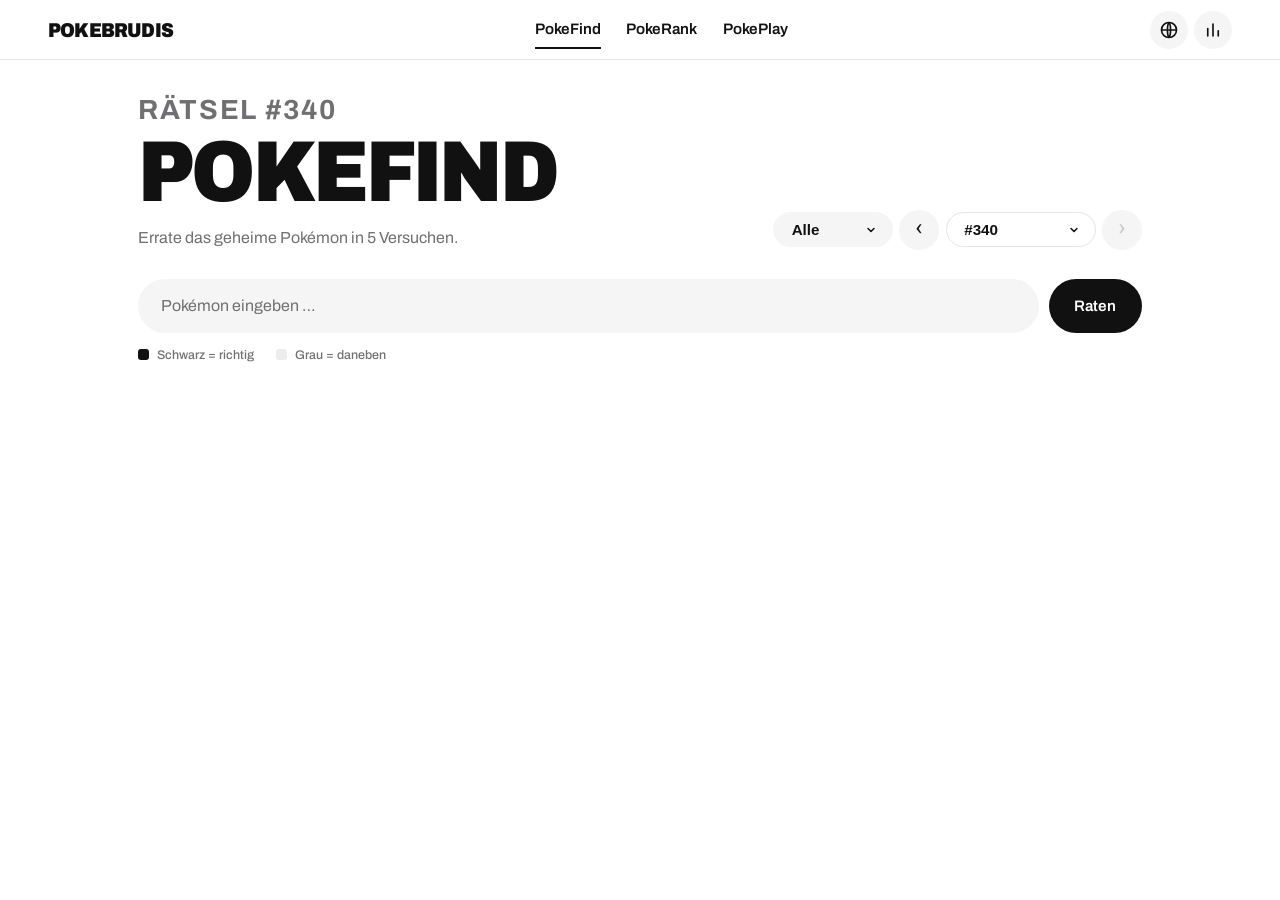
==== geoquiz/poke/index.html @ b7567d5e "Pokebrudis: dieselben Spiele mit den ersten 150 Pokémon Unter poke/ liegt eine zweite Seite mit Poke" ====
<!doctype html>
<html lang="de">
<head>
<meta charset="utf-8">
<meta name="viewport" content="width=device-width, initial-scale=1, maximum-scale=1, user-scalable=no, viewport-fit=cover">
<title>Pokebrudis</title>
<meta name="description" content="Drei tägliche Pokémon-Rätsel: Errate das geheime Pokémon, finde seine stärkste Kategorie und das gesuchte Pokémon nach Ähnlichkeit.">
<link rel="icon" href="sprites/4.png" sizes="96x96">
<link rel="apple-touch-icon" href="sprites/4.png">
<meta name="theme-color" content="#ffffff">
<meta name="apple-mobile-web-app-title" content="Pokebrudis">
<link rel="preconnect" href="https://fonts.googleapis.com">
<link rel="preconnect" href="https://fonts.gstatic.com" crossorigin>
<link rel="stylesheet" href="https://fonts.googleapis.com/css2?family=Archivo:wdth,wght@62..125,400..900&display=swap" media="print" onload="this.media='all'">
<link rel="stylesheet" href="../style.css">
</head>
<body>
<header class="top">
  <div class="brand"><span class="brand-text">Pokebrudis</span></div>
  <nav class="tabs" role="tablist">
    <button class="tab active" data-view="find" role="tab">PokeFind</button>
    <button class="tab" data-view="rank" role="tab">PokeRank</button>
    <button class="tab" data-view="play" role="tab">PokePlay</button>
  </nav>
  <div class="top-actions">
    <a class="icon-btn" href="../" title="Zu Geobrudis" aria-label="Zu Geobrudis"><svg width="20" height="20" viewBox="0 0 24 24" fill="none" stroke="currentColor" stroke-width="2"><circle cx="12" cy="12" r="9"/><path d="M3 12h18M12 3c2.5 2.7 2.5 15 0 18M12 3c-2.5 2.7-2.5 15 0 18"/></svg></a>
    <button class="icon-btn" id="btn-stats" title="Statistik" aria-label="Statistik"><svg width="18" height="18" viewBox="0 0 24 24" fill="none" stroke="currentColor" stroke-width="2.2" stroke-linecap="round"><path d="M5 20V10M12 20V4M19 20v-7"/></svg></button>
  </div>
</header>

<main>
  <!-- ================= PokeFind ================= -->
  <section id="view-find" class="view active">
    <div class="view-head">
      <div>
        <h1 class="display"><span id="find-num" class="num"></span>PokeFind</h1>
        <p class="sub">Errate das geheime Pokémon in 5 Versuchen.</p>
      </div>
      <div class="nav" aria-label="Rätsel-Navigation">
        <select class="nav-pick nav-filter" id="find-filter" aria-label="Filter">
          <option value="all">Alle</option>
          <option value="solved">Gelöst</option>
          <option value="open">Ungelöst</option>
        </select>
        <button class="nav-btn" id="find-prev" aria-label="Vorheriges Rätsel">‹</button>
        <select class="nav-pick" id="find-pick" aria-label="Rätsel wählen"></select>
        <button class="nav-btn" id="find-next" aria-label="Nächstes Rätsel">›</button>
      </div>
    </div>

    <form id="find-form" class="guess-form" autocomplete="off" role="search">
      <div class="combo">
        <input id="find-input" type="search" name="q" placeholder="Pokémon eingeben …" aria-label="Tipp" role="combobox" aria-autocomplete="list" autocomplete="off" autocorrect="off" autocapitalize="off" spellcheck="false" enterkeyhint="go" data-lpignore="true" data-1p-ignore data-form-type="other">
        <ul id="find-suggest" class="suggest" hidden></ul>
      </div>
      <button type="submit" class="primary" id="find-btn">Raten</button>
    </form>
    <div class="legend">
      <span><i class="sq ok"></i> Schwarz = richtig</span>
      <span><i class="sq miss"></i> Grau = daneben</span>
    </div>

    <div id="find-result" class="result" hidden></div>

    <div id="find-guesses" class="guesses"></div>
  </section>

  <!-- ================= PokeRank ================= -->
  <section id="view-rank" class="view">
    <div class="view-head">
      <div>
        <h1 class="display"><span id="rank-num" class="num"></span>PokeRank</h1>
        <p class="sub">In welcher Kategorie steht das Pokémon unter allen 150 am weitesten vorn?</p>
      </div>
      <div class="nav" aria-label="Rätsel-Navigation">
        <select class="nav-pick nav-filter" id="rank-filter" aria-label="Filter">
          <option value="all">Alle</option>
          <option value="solved">Gelöst</option>
          <option value="open">Ungelöst</option>
        </select>
        <button class="nav-btn" id="rank-prev" aria-label="Vorheriges Rätsel">‹</button>
        <select class="nav-pick" id="rank-pick" aria-label="Rätsel wählen"></select>
        <button class="nav-btn" id="rank-next" aria-label="Nächstes Rätsel">›</button>
      </div>
    </div>

    <div id="rank-board">
      <div class="rankle-status">
        <div class="rounds" id="rank-rounds"></div>
        <div class="score"><strong id="rank-score">0</strong>/ 800 Punkte</div>
      </div>

      <div class="flag-card">
        <div class="flag-wrap poke-wrap" id="rank-sprite"></div>
        <div class="flag-meta">
          <h2 id="rank-name" class="display"></h2>
          <p class="muted" id="rank-sub"></p>
        </div>
      </div>

      <div id="rank-grid" class="cat-grid"></div>
    </div>

    <div id="rank-result" class="result" hidden></div>
  </section>

  <!-- ================= PokePlay ================= -->
  <section id="view-play" class="view">
    <div class="view-head">
      <div>
        <h1 class="display"><span id="play-num" class="num"></span>PokePlay</h1>
        <p class="sub">Errate das Pokémon. Je kleiner die Zahl, desto ähnlicher ist dein Tipp.</p>
      </div>
      <div class="nav" aria-label="Rätsel-Navigation">
        <select class="nav-pick nav-filter" id="play-filter" aria-label="Filter">
          <option value="all">Alle</option>
          <option value="solved">Gelöst</option>
          <option value="open">Ungelöst</option>
        </select>
        <button class="nav-btn" id="play-prev" aria-label="Vorheriges Rätsel">‹</button>
        <select class="nav-pick" id="play-pick" aria-label="Rätsel wählen"></select>
        <button class="nav-btn" id="play-next" aria-label="Nächstes Rätsel">›</button>
      </div>
    </div>

    <form id="play-form" class="guess-form" autocomplete="off" role="search">
      <div class="combo">
        <input id="play-input" type="search" name="p" placeholder="Pokémon eingeben …" aria-label="Pokémon" autocomplete="off" autocorrect="off" autocapitalize="off" spellcheck="false" enterkeyhint="go" data-lpignore="true" data-1p-ignore data-form-type="other">
      </div>
      <button type="submit" class="primary" id="play-btn">Raten</button>
      <button type="button" class="ghost" id="play-tip">Tipp</button>
      <button type="button" class="ghost" id="play-give">Auflösen</button>
    </form>

    <div id="play-list" class="wordlist"></div>

    <div id="play-result" class="result" hidden></div>
  </section>
</main>

<!-- Modals -->
<div class="modal" id="modal-stats" hidden>
  <div class="modal-box">
    <button class="modal-close" data-close>✕</button>
    <div id="stats-content"></div>
  </div>
</div>

<div id="toast" class="toast" hidden></div>

<script src="data.js"></script>
<script src="app.js"></script>
</body>
</html>
---- geoquiz/style.css ----
/* GeoQuiz – Look angelehnt an nike.com: Weiß, Schwarz, Grau, Volt als Akzent,
   große Versal-Headlines, Pill-Buttons, kaum Rahmen, viel Weißraum. */
:root {
  --bg: #ffffff;
  --surface: #f5f5f5;
  --surface2: #ececec;
  --line: #e5e5e5;
  --text: #111111;
  --muted: #707072;
  --volt: #d9ff3d;
  --volt-deep: #c4f000;
  --red: #d33a1a;
  --miss-text: #6e6e73;
  --pill: 999px;
  --r: 12px;
  --font: "Archivo", "Helvetica Now Display", "Helvetica Neue", Helvetica, Arial, sans-serif;
  color-scheme: light;
}

* { box-sizing: border-box; }
html, body { margin: 0; padding: 0; }
html { touch-action: manipulation; -webkit-text-size-adjust: 100%; }
body {
  font-family: var(--font);
  background: var(--bg);
  color: var(--text);
  min-height: 100vh;
  line-height: 1.5;
  font-size: 16px;
  -webkit-font-smoothing: antialiased;
}
button { font: inherit; cursor: pointer; touch-action: manipulation; -webkit-tap-highlight-color: transparent; color: inherit; }
input { font: inherit; }
h1, h2, h3 { margin: 0; text-wrap: balance; }
.muted { color: var(--muted); }
[hidden] { display: none !important; }
:focus-visible { outline: 2px solid var(--text); outline-offset: 3px; }
@media (prefers-reduced-motion: reduce) { *, *::before, *::after { animation: none !important; transition: none !important; } }

/* Typografie ---------------------------------------------------------- */
.display {
  font-weight: 900; text-transform: uppercase; letter-spacing: -.03em; line-height: .92;
  font-variation-settings: "wdth" 88;
}
.eyebrow { font-size: .75rem; font-weight: 600; text-transform: uppercase; letter-spacing: .12em; color: var(--muted); }

/* Header ------------------------------------------------------------- */
.top {
  display: flex; align-items: center; gap: 1.5rem;
  height: 60px; padding: 0 clamp(1rem, 4vw, 3rem);
  background: var(--bg); border-bottom: 1px solid var(--line);
  position: sticky; top: 0; z-index: 10;
}
.brand { display: flex; align-items: center; font-weight: 900; font-size: 1.25rem; letter-spacing: -.04em; text-transform: uppercase; white-space: nowrap; font-variation-settings: "wdth" 88; }
/* Liegt geoquiz/logo.svg (oder .png/.webp) vor, ersetzt es den Schriftzug */
.brand-logo { display: none; height: 30px; width: auto; max-width: 180px; }
.brand.has-logo .brand-logo { display: block; }
.brand.has-logo .brand-text { display: none; }
.tabs { display: flex; gap: 1.6rem; margin: 0 auto; }
.tab {
  border: 0; background: none; padding: .4rem 0; font-weight: 600; font-size: .95rem; white-space: nowrap;
  color: var(--text); position: relative;
}
.tab::after { content: ""; position: absolute; left: 0; right: 0; bottom: -2px; height: 2px; background: var(--text); transform: scaleX(0); transition: transform .18s ease; transform-origin: left; }
.tab:hover::after, .tab.active::after { transform: scaleX(1); }
.top-actions { display: flex; gap: .4rem; }
.icon-btn { border: 0; background: var(--surface); color: var(--text); border-radius: 50%; width: 38px; height: 38px; font-size: 1rem; display: grid; place-items: center; transition: background .15s; }
.icon-btn:hover { background: var(--surface2); }

/* Als Homescreen-App (iOS standalone) Platz für Statusleiste und Home-Indikator */
@supports (padding: env(safe-area-inset-top)) {
  .top { padding-top: env(safe-area-inset-top); height: calc(60px + env(safe-area-inset-top)); }
  main { padding-bottom: calc(4rem + env(safe-area-inset-bottom)); }
}

main { max-width: 1100px; margin: 0 auto; padding: 0 clamp(1rem, 4vw, 3rem) 4rem; }
.view { display: none; }
.view.active { display: block; }

/* Hero je Ansicht ----------------------------------------------------- */
.view-head { display: flex; justify-content: space-between; align-items: flex-end; gap: 1.5rem; flex-wrap: wrap; padding: 2.4rem 0 1.4rem; }
.view-head h1 { font-size: clamp(2.6rem, 8vw, 5.4rem); }
.view-head h1 .num { display: block; font-size: .32em; font-weight: 700; letter-spacing: .06em; color: var(--muted); margin-bottom: .35em; font-variation-settings: "wdth" 100; }
.sub { margin: .8rem 0 0; color: var(--muted); max-width: 46ch; font-size: 1rem; }
.nav { display: flex; align-items: center; gap: .4rem; }
.nav-btn { border: 0; background: var(--surface); color: var(--text); border-radius: 50%; width: 40px; height: 40px; font-size: 1.4rem; line-height: 1; display: grid; place-items: center; padding-bottom: 3px; transition: background .15s; }
.nav-btn:hover:not(:disabled) { background: var(--surface2); }
.nav-btn:disabled { color: #c6c6c8; cursor: not-allowed; }
.nav-pick { appearance: none; -webkit-appearance: none; border: 1.5px solid var(--line); background: var(--bg) url("data:image/svg+xml,%3Csvg xmlns='http://www.w3.org/2000/svg' width='12' height='12' viewBox='0 0 24 24' fill='none' stroke='%23111' stroke-width='3' stroke-linecap='round' stroke-linejoin='round'%3E%3Cpath d='M6 9l6 6 6-6'/%3E%3C/svg%3E") no-repeat right .9rem center; color: var(--text); padding: .5rem 2.2rem .5rem 1.1rem; border-radius: var(--pill); font-weight: 700; font-size: .95rem; cursor: pointer; min-width: 150px; font-variant-numeric: tabular-nums; transition: border-color .15s; }
.nav-pick:hover, .nav-pick:focus { border-color: var(--text); outline: none; }
.nav-filter { min-width: 0; background-color: var(--surface); border-color: transparent; font-weight: 600; }
.nav { flex-wrap: wrap; }
.chip-btn { border: 1.5px solid var(--line); background: var(--bg); color: var(--text); padding: .45rem 1.05rem; border-radius: var(--pill); font-weight: 600; font-size: .9rem; transition: border-color .15s, background .15s, color .15s; }
.chip-btn:hover { border-color: var(--text); }
.chip-btn.active { background: var(--text); border-color: var(--text); color: #fff; }

/* Buttons ------------------------------------------------------------- */
.primary { background: var(--text); color: #fff; border: 0; border-radius: var(--pill); padding: .85rem 1.6rem; font-weight: 600; font-size: .95rem; transition: background .15s, transform .12s; }
.primary:hover { background: #333; }
.primary:active { transform: scale(.98); }
.primary:disabled { background: #cacacb; cursor: not-allowed; }
.ghost { background: var(--bg); color: var(--text); border: 1.5px solid var(--line); border-radius: var(--pill); padding: .8rem 1.5rem; font-weight: 600; font-size: .95rem; transition: border-color .15s; }
.ghost:hover { border-color: var(--text); }
.ghost:disabled { color: #c6c6c8; border-color: var(--line); cursor: not-allowed; }
.ghost.armed { border-color: var(--red); color: var(--red); }

/* Eingabe -------------------------------------------------------------- */
.guess-form { display: flex; gap: .6rem; margin: .4rem 0 .8rem; }
.combo { position: relative; flex: 1; }
#guess-input, #find-input, #play-input, #word-input { width: 100%; font-size: 16px; padding: .9rem 1.4rem; border-radius: var(--pill); border: 1.5px solid transparent; background: var(--surface); color: var(--text); outline: none; transition: background .15s, border-color .15s; }
#guess-input::placeholder, #find-input::placeholder, #play-input::placeholder, #word-input::placeholder { color: var(--muted); }
#guess-input:hover, #find-input:hover, #play-input:hover, #word-input:hover { background: var(--surface2); }
#guess-input:focus, #find-input:focus, #play-input:focus, #word-input:focus { background: var(--bg); border-color: var(--text); }
#guess-input:disabled, #find-input:disabled, #play-input:disabled, #word-input:disabled { background: var(--surface); color: var(--muted); }
#guess-input::-webkit-search-decoration, #find-input::-webkit-search-decoration, #play-input::-webkit-search-decoration, #guess-input::-webkit-search-cancel-button, #find-input::-webkit-search-cancel-button, #play-input::-webkit-search-cancel-button, #guess-input::-webkit-search-results-button, #find-input::-webkit-search-results-button, #play-input::-webkit-search-results-button, #word-input::-webkit-search-decoration, #word-input::-webkit-search-cancel-button, #word-input::-webkit-search-results-button { -webkit-appearance: none; display: none; }
#guess-input:-webkit-autofill, #find-input:-webkit-autofill, #play-input:-webkit-autofill, #guess-input:-webkit-autofill:hover, #find-input:-webkit-autofill:hover, #play-input:-webkit-autofill:hover, #guess-input:-webkit-autofill:focus, #find-input:-webkit-autofill:focus, #play-input:-webkit-autofill:focus, #word-input:-webkit-autofill, #word-input:-webkit-autofill:hover, #word-input:-webkit-autofill:focus { -webkit-box-shadow: 0 0 0 1000px var(--surface) inset; -webkit-text-fill-color: var(--text); caret-color: var(--text); }
.suggest { position: absolute; left: .6rem; right: .6rem; top: calc(100% + 6px); z-index: 20; list-style: none; margin: 0; padding: .4rem; background: var(--bg); border: 1px solid var(--line); border-radius: 16px; box-shadow: 0 12px 32px rgba(0,0,0,.12); max-height: 300px; overflow-y: auto; }
.suggest li { padding: .6rem .9rem; border-radius: 10px; display: flex; gap: .6rem; align-items: center; cursor: pointer; font-weight: 500; }
.suggest li.sel, .suggest li:hover { background: var(--surface); }
.suggest .alias { color: var(--muted); font-size: .85em; margin-left: auto; font-weight: 400; }
.legend { display: flex; flex-wrap: wrap; gap: .4rem 1.4rem; color: var(--muted); font-size: .78rem; font-weight: 500; margin-bottom: 1.6rem; }
.sq { display: inline-block; width: 11px; height: 11px; border-radius: 3px; vertical-align: -1px; margin-right: 5px; }
.sq.ok { background: var(--text); } .sq.miss { background: var(--surface2); }

/* Tipp-Zeilen --------------------------------------------------------- */
.guesses { display: flex; flex-direction: column; gap: 1.4rem; }
.guess { animation: rise .32s cubic-bezier(.2,.7,.2,1); }
@keyframes rise { from { transform: translateY(10px); opacity: 0; } to { transform: none; opacity: 1; } }
.guess-title { display: flex; align-items: baseline; gap: .7rem; margin-bottom: .6rem; font-weight: 700; font-size: 1.15rem; letter-spacing: -.01em; }
.guess-title .mini-flag { width: 34px; height: 24px; border-radius: 3px; overflow: hidden; flex-shrink: 0; align-self: center; box-shadow: 0 0 0 1px rgba(0,0,0,.08); }
.guess-title .mini-flag svg { width: 100%; height: 100%; display: block; }
.guess-title .cap { color: var(--muted); font-weight: 400; font-size: .85rem; }
.cells { display: grid; grid-template-columns: repeat(6, minmax(0, 1fr)); gap: .4rem; }
.cell.wide { grid-column: span 2; }
.cell {
  border-radius: var(--r); padding: .55rem .4rem; min-height: 74px;
  display: flex; flex-direction: column; align-items: center; justify-content: center; text-align: center;
  background: var(--surface); color: var(--miss-text); font-size: .8rem; overflow: hidden;
}
.cell .lbl { font-size: .6rem; font-weight: 600; text-transform: uppercase; letter-spacing: .1em; opacity: .8; margin-bottom: .2rem; }
.cell .val { font-weight: 700; line-height: 1.2; overflow-wrap: anywhere; hyphens: auto; font-variant-numeric: tabular-nums; }
.cell .arrow { font-size: 1.1rem; line-height: 1; margin-top: .15rem; font-weight: 700; }
.cell.ok { background: var(--text); color: #fff; }
.chips { display: flex; flex-wrap: wrap; gap: 4px; justify-content: center; }
.chip { padding: 2px 8px; border-radius: var(--pill); background: rgba(0,0,0,.07); font-size: .7rem; font-weight: 600; white-space: nowrap; }
.cell.ok .chip { background: rgba(255,255,255,.18); }
.chip.hit { background: var(--text); color: #fff; }
.cell.ok .chip.hit { background: #fff; color: var(--text); }
.dot { display: inline-block; width: 9px; height: 9px; border-radius: 50%; margin-right: 4px; vertical-align: -1px; box-shadow: inset 0 0 0 1px rgba(0,0,0,.15); }
@media (max-width: 720px) {
  .cells { grid-template-columns: repeat(4, minmax(0, 1fr)); }
  .cell { min-height: 66px; font-size: .74rem; padding: .5rem .25rem; }
}

/* Ergebnis ------------------------------------------------------------ */
#daily-result { margin: 0 0 1.8rem; }
.result { margin-top: 2.4rem; padding: 2.4rem clamp(1rem, 4vw, 3rem); background: var(--surface); border-radius: 24px; animation: rise .35s cubic-bezier(.2,.7,.2,1); }
.result .big-flag { width: 200px; height: 150px; border-radius: 6px; overflow: hidden; margin: 0 auto 1.4rem; box-shadow: 0 16px 40px rgba(0,0,0,.14); }
.result .big-flag svg { width: 100%; height: 100%; display: block; }
.result h2 { text-align: center; font-size: clamp(1.8rem, 5vw, 3rem); }
.result .facts { display: flex; flex-wrap: wrap; justify-content: center; gap: .3rem 1.2rem; color: var(--muted); font-size: .9rem; margin: .9rem 0 1.4rem; }
.result .actions { display: flex; gap: .6rem; flex-wrap: wrap; justify-content: center; }
.countdown { text-align: center; color: var(--muted); margin-top: 1.2rem; font-size: .85rem; }
.countdown strong { color: var(--text); font-variant-numeric: tabular-nums; }

/* Statistik ----------------------------------------------------------- */
.stat-grid { display: grid; grid-template-columns: repeat(auto-fit, minmax(100px, 1fr)); gap: .5rem; margin: 1rem 0 1.6rem; }
.stat-grid div { background: var(--surface); border-radius: var(--r); padding: .9rem .6rem; text-align: center; }
.stat-grid strong { display: block; font-size: 1.8rem; font-weight: 900; letter-spacing: -.03em; line-height: 1; margin-bottom: .3rem; }
.stat-grid span { color: var(--muted); font-size: .72rem; text-transform: uppercase; letter-spacing: .08em; font-weight: 600; }
.dist { display: grid; grid-template-columns: auto 1fr; gap: .35rem .7rem; align-items: center; margin: .6rem 0; font-weight: 600; }
.dist .bar { background: var(--surface2); border-radius: 4px; height: 22px; min-width: 26px; color: var(--text); font-size: .8rem; font-weight: 700; display: flex; align-items: center; justify-content: flex-end; padding-right: 7px; }
.dist .bar.hl { background: var(--volt); }

/* GeoRankle ----------------------------------------------------------- */
.rankle-status { display: flex; justify-content: space-between; align-items: center; margin-bottom: 1.4rem; gap: 1rem; flex-wrap: wrap; }
.rounds { display: flex; gap: .35rem; }
.round-dot { width: 34px; height: 34px; border-radius: 50%; background: var(--surface); display: grid; place-items: center; font-size: .72rem; font-weight: 700; color: var(--muted); font-variant-numeric: tabular-nums; }
.round-dot.cur { background: var(--bg); box-shadow: inset 0 0 0 2px var(--text); color: var(--text); }
.round-dot.g { background: var(--text); color: #fff; }
.round-dot.y { background: var(--volt); color: var(--text); }
.round-dot.r { background: var(--red); color: #fff; }
.score { font-size: .9rem; font-weight: 600; color: var(--muted); }
.score strong { font-size: 1.9rem; font-weight: 900; letter-spacing: -.03em; color: var(--text); margin: 0 .2rem; font-variant-numeric: tabular-nums; }
.flag-card { display: flex; align-items: center; gap: clamp(1.2rem, 4vw, 3rem); margin-bottom: 1.6rem; }
.flag-wrap { width: 300px; max-width: 48%; aspect-ratio: 4 / 3; border-radius: 8px; overflow: hidden; flex-shrink: 0; box-shadow: 0 20px 50px rgba(0,0,0,.16); background: #000; }
.flag-wrap svg { width: 100%; height: 100%; display: block; }
.flag-meta h2 { font-size: clamp(2rem, 6vw, 4rem); }
.flag-meta p { margin: .6rem 0 0; }
.cat-grid { display: grid; grid-template-columns: repeat(auto-fill, minmax(160px, 1fr)); gap: .5rem; }
.cat {
  background: var(--bg); border: 1.5px solid var(--line); border-radius: var(--r); padding: .75rem .85rem; text-align: left;
  display: flex; flex-direction: column; gap: .15rem; min-height: 64px; transition: border-color .15s, background .15s;
}
.cat:hover:not(:disabled) { border-color: var(--text); }
.cat:disabled { cursor: not-allowed; background: var(--surface); border-color: transparent; color: var(--miss-text); }
.cat .cn { font-weight: 700; font-size: .92rem; overflow-wrap: anywhere; hyphens: auto; }
.cat { -webkit-touch-callout: none; user-select: none; -webkit-user-select: none; }
.cat-tip { position: fixed; z-index: 70; background: var(--text); color: #fff; padding: .55rem .8rem; border-radius: 10px; font-size: .82rem; line-height: 1.35; box-shadow: 0 10px 30px rgba(0,0,0,.25); pointer-events: none; animation: rise .15s ease; }
.cat .cd { color: var(--muted); font-size: .72rem; }
.cat:disabled .cd { color: var(--miss-text); }
.cat.used .cn { text-decoration: line-through; }
.reveal { margin-top: 1.6rem; padding-top: 1.4rem; border-top: 1px solid var(--line); animation: rise .3s cubic-bezier(.2,.7,.2,1); }
.reveal .headline { display: flex; align-items: center; gap: 1.2rem; flex-wrap: wrap; margin-bottom: 1rem; }
.pts { font-size: 2.2rem; font-weight: 900; letter-spacing: -.03em; padding: .3rem 1rem; border-radius: var(--r); background: var(--surface); font-variant-numeric: tabular-nums; }
.pts.g { background: var(--text); color: #fff; } .pts.y { background: var(--volt); } .pts.r { background: var(--red); color: #fff; }
.rank-table { width: 100%; border-collapse: collapse; font-size: .88rem; }
.rank-table td, .rank-table th { padding: .5rem .6rem; border-bottom: 1px solid var(--line); text-align: left; }
.rank-table th { color: var(--muted); font-weight: 600; font-size: .68rem; text-transform: uppercase; letter-spacing: .1em; }
.rank-table tr.pick { background: var(--surface); }
.rank-table tr.best { background: var(--volt); }
.rank-table tr.used td { color: var(--miss-text); text-decoration: line-through; }
.rank-table .r { font-weight: 800; white-space: nowrap; font-variant-numeric: tabular-nums; }
.rank-table .v { text-align: right; white-space: nowrap; font-variant-numeric: tabular-nums; }
.table-wrap { overflow: auto; max-height: 360px; border-radius: var(--r); border: 1px solid var(--line); margin: .8rem 0; }
.rounds-summary { display: grid; grid-template-columns: repeat(auto-fill, minmax(230px, 1fr)); gap: .5rem; margin: 1.2rem 0; }
.rs { background: var(--bg); border-radius: var(--r); padding: .7rem .8rem; display: flex; gap: .7rem; align-items: center; }
.rs .mini-flag { width: 44px; height: 33px; border-radius: 3px; overflow: hidden; flex-shrink: 0; box-shadow: 0 0 0 1px rgba(0,0,0,.08); }
.rs .mini-flag svg { width: 100%; height: 100%; display: block; }
.rs .rs-body { font-size: .8rem; line-height: 1.3; min-width: 0; color: var(--muted); }
.rs .rs-body strong { display: block; color: var(--text); }
.rs .rs-pts { margin-left: auto; font-weight: 900; font-size: 1.3rem; letter-spacing: -.02em; font-variant-numeric: tabular-nums; }
.rs-pts.g { color: var(--text); } .rs-pts.y { color: var(--volt-deep); } .rs-pts.r { color: var(--red); }

/* Weltranking-Panel im GeoRank-Ergebnis --------------------------------- */
.rank-link { border: 0; background: none; padding: 0; font: inherit; color: inherit; text-decoration: underline; text-decoration-color: var(--line); text-underline-offset: 3px; cursor: pointer; text-align: left; }
.rank-link:hover, .rank-link.open { text-decoration-color: var(--text); color: var(--text); }
.rank-link.open { font-weight: 700; }
.rank-panel { background: var(--bg); border-radius: var(--r); padding: .9rem 1rem; margin: .2rem 0 1rem; animation: rise .25s cubic-bezier(.2,.7,.2,1); }
.rank-panel-head { display: flex; align-items: center; gap: .7rem; flex-wrap: wrap; margin-bottom: .6rem; }
.rank-panel-head strong { font-size: 1.05rem; }
.rank-panel-head .muted { font-size: .8rem; }
.rank-panel-head .icon-btn.small { margin-left: auto; width: 32px; height: 32px; font-size: .9rem; }
.rank-search { width: 100%; font-size: 16px; padding: .55rem .9rem; margin-bottom: .5rem; border-radius: var(--pill); border: 1.5px solid transparent; background: var(--surface); color: var(--text); outline: none; }
.rank-search:focus { background: var(--bg); border-color: var(--text); }
.rank-search::-webkit-search-decoration, .rank-search::-webkit-search-cancel-button { -webkit-appearance: none; display: none; }
.rank-list { position: relative; max-height: 360px; overflow-y: auto; border: 1px solid var(--line); border-radius: 10px; font-size: .88rem; font-variant-numeric: tabular-nums; }
.rank-row { display: grid; grid-template-columns: 3.4rem 1fr auto; gap: .6rem; padding: .35rem .7rem; border-bottom: 1px solid var(--line); align-items: center; }
.rank-row:last-child { border-bottom: 0; }
.rank-no { font-weight: 800; color: var(--muted); }
.rank-val { color: var(--muted); white-space: nowrap; }
.rank-row.peer { background: var(--surface); }
.rank-row.me { background: var(--text); color: #fff; font-weight: 700; }
.rank-row.me .rank-no, .rank-row.me .rank-val { color: #fff; }
/* Pokebrudis: Sprites sind 96x96-Pixelbilder, nie weichzeichnen ------- */
.mini-sprite, .big-sprite, .row-sprite, .icon-btn.poke img { image-rendering: pixelated; display: block; }
.icon-btn.poke { background: none; }
.icon-btn.poke img { width: 32px; height: 32px; }
.icon-btn.poke:hover img { transform: scale(1.08); }
a.icon-btn { text-decoration: none; }
.guess-title .mini-sprite { width: 44px; height: 44px; flex-shrink: 0; align-self: center; }
.big-sprite { width: 160px; height: 160px; margin: 0 auto .6rem; }
.poke-wrap { width: 160px; max-width: 40%; aspect-ratio: 1; display: grid; place-items: center; background: var(--surface); border-radius: var(--r); box-shadow: none; }
.poke-wrap .big-sprite { margin: 0; }
.rs .mini-sprite { width: 44px; height: 44px; flex-shrink: 0; }
.wrow .row-sprite { width: 32px; height: 32px; display: inline-block; vertical-align: -10px; margin-right: .5rem; }

/* Wordplay ------------------------------------------------------------ */
.wordlist { display: flex; flex-direction: column; gap: .3rem; }

.wrow { position: relative; display: flex; align-items: center; justify-content: space-between; gap: 1rem; padding: .7rem 1.05rem; border-radius: var(--r); background: var(--surface); overflow: hidden; font-weight: 700; animation: rise .3s cubic-bezier(.2,.7,.2,1); }
.wrow::before { content: ""; position: absolute; left: 0; top: 0; bottom: 0; width: var(--p); background: var(--volt); }
.wrow span { position: relative; overflow-wrap: anywhere; }
.wrow .wr { font-variant-numeric: tabular-nums; }
.wrow .wr i { font-style: normal; font-size: .72em; font-weight: 600; letter-spacing: .08em; text-transform: uppercase; color: var(--muted); margin-right: .6rem; }
.wrow.now .wr i, .wrow.hit .wr i { color: rgba(255,255,255,.7); }
/* .now = der zuletzt geratene Tipp, bis der nächste kommt */
.wrow.now, .wrow.hit { background: var(--text); color: #fff; }
.wrow.now::before, .wrow.hit::before { display: none; }

/* GeoFlag ------------------------------------------------------------- */
.answers { display: grid; grid-template-columns: repeat(2, minmax(0, 1fr)); gap: .5rem; }
.ans { background: var(--bg); border: 1.5px solid var(--line); border-radius: var(--r); padding: .95rem 1rem; text-align: left; font-weight: 700; font-size: 1rem; transition: border-color .15s, background .15s, color .15s; }
.ans:hover:not(:disabled) { border-color: var(--text); }
.ans:disabled { cursor: default; }
.ans.right { background: var(--text); border-color: var(--text); color: #fff; }
.ans.wrong { background: var(--red); border-color: var(--red); color: #fff; }
.ans.dim { color: var(--miss-text); background: var(--surface); border-color: transparent; }
.flag-quiz .flag-wrap { background: #fff; }
.fr { background: var(--bg); border-radius: var(--r); padding: .7rem .8rem; display: flex; gap: .7rem; align-items: center; }
.fr .mini-flag { width: 44px; height: 33px; border-radius: 3px; overflow: hidden; flex-shrink: 0; box-shadow: 0 0 0 1px rgba(0,0,0,.08); }
.fr .mini-flag svg { width: 100%; height: 100%; display: block; }
.fr .fr-body { font-size: .85rem; line-height: 1.3; min-width: 0; color: var(--muted); }
.fr .fr-body strong { display: block; color: var(--text); }
.fr .fr-mark { margin-left: auto; font-weight: 900; font-size: 1.2rem; }
.fr-mark.g { color: var(--text); } .fr-mark.r { color: var(--red); }
@media (max-width: 600px) {
  .flag-card.flag-quiz { flex-direction: row; align-items: center; gap: .9rem; }
  .flag-card.flag-quiz .flag-wrap { width: 46%; max-width: 46%; }
  .flag-card.flag-quiz h2 { font-size: 1.5rem; }
  .answers { grid-template-columns: repeat(2, minmax(0, 1fr)); gap: .4rem; }
  .ans { padding: .7rem .75rem; font-size: .88rem; line-height: 1.25; overflow-wrap: anywhere; hyphens: auto; }
}

/* Modals / Toast / Footer -------------------------------------------- */
.modal { position: fixed; inset: 0; background: rgba(17,17,17,.45); display: flex; align-items: center; justify-content: center; z-index: 50; padding: 1rem; }
.modal-box { background: var(--bg); border-radius: 24px; padding: 2rem; max-width: 580px; width: 100%; max-height: 90vh; overflow-y: auto; position: relative; box-shadow: 0 30px 80px rgba(0,0,0,.25); }
.modal-box h2 { font-size: 1.6rem; font-weight: 900; letter-spacing: -.03em; text-transform: uppercase; margin-bottom: .8rem; }
.modal-box p, .modal-box li { color: #333; font-size: .95rem; }
.modal-close { position: absolute; top: 1rem; right: 1rem; border: 0; background: var(--surface); border-radius: 50%; width: 36px; height: 36px; }
.toast { position: fixed; bottom: 1.5rem; left: 50%; transform: translateX(-50%); background: var(--text); color: #fff; padding: .7rem 1.2rem; border-radius: var(--pill); font-weight: 600; z-index: 60; box-shadow: 0 10px 30px rgba(0,0,0,.2); }

@media (max-width: 600px) {
  .top { height: auto; flex-wrap: wrap; gap: .6rem 1rem; padding: calc(.7rem + env(safe-area-inset-top, 0px)) 1rem .7rem; }
  .brand { order: 1; }
  .brand-logo { height: 26px; max-width: 150px; }
  .top-actions { order: 2; margin-left: auto; }
  .tabs { order: 3; width: 100%; margin: 0; gap: 1.4rem; }
  .view-head { padding-top: 1.6rem; }
  .result { padding: 1.8rem 1.2rem; border-radius: 18px; }
  .nav { gap: .3rem; }
  .nav-btn { width: 36px; height: 36px; }
  .nav-pick { min-width: 0; padding: .45rem 1.9rem .45rem .9rem; background-position: right .7rem center; }
  .nav-pick:not(.nav-filter) { min-width: 108px; }

  /* Wordplay und PokePlay: drei Elemente nebeneinander lassen dem Eingabefeld
     zu wenig Platz, also Feld oben, Knöpfe darunter */
  #word-form, #play-form { flex-wrap: wrap; }
  #word-form .combo, #play-form .combo { flex-basis: 100%; }
  #word-form .primary, #word-form .ghost,
  #play-form .primary, #play-form .ghost { flex: 1; padding-left: 1rem; padding-right: 1rem; }

  /* GeoRankle: Flagge, Name und die 8 Kategorien nach dem Scrollen auf einen Blick */
  .rankle-status { margin-bottom: .8rem; }
  .round-dot { width: 28px; height: 28px; font-size: .65rem; }
  .flag-card { flex-direction: column; align-items: flex-start; gap: .8rem; margin-bottom: 1rem; }
  .flag-wrap { width: 56%; max-width: 56%; box-shadow: 0 10px 26px rgba(0,0,0,.14); }
  .flag-meta h2 { font-size: 1.9rem; }
  .flag-meta p { font-size: .85rem; margin-top: .25rem; }
  .cat-grid { grid-template-columns: repeat(2, minmax(0, 1fr)); gap: .45rem; }
  .cat { min-height: 0; padding: .6rem .75rem; justify-content: center; }
  .cat .cn { font-size: .88rem; line-height: 1.25; }
  .cat .cd { display: none; }
}

/* Kleine Karte im GeoFind-Ergebnis */
.geo-map { margin: 1.4rem auto .4rem; max-width: 700px; border-radius: 18px; overflow: hidden; background: #dce8ea; }
.geo-map svg { display: block; width: 100%; height: auto; }
.map-lbl text {
  font-family: inherit; font-size: 19px; font-weight: 700; letter-spacing: .04em;
  fill: #7a7367; text-anchor: middle; paint-order: stroke; stroke: #f2efe6; stroke-width: 6px; stroke-linejoin: round;
}
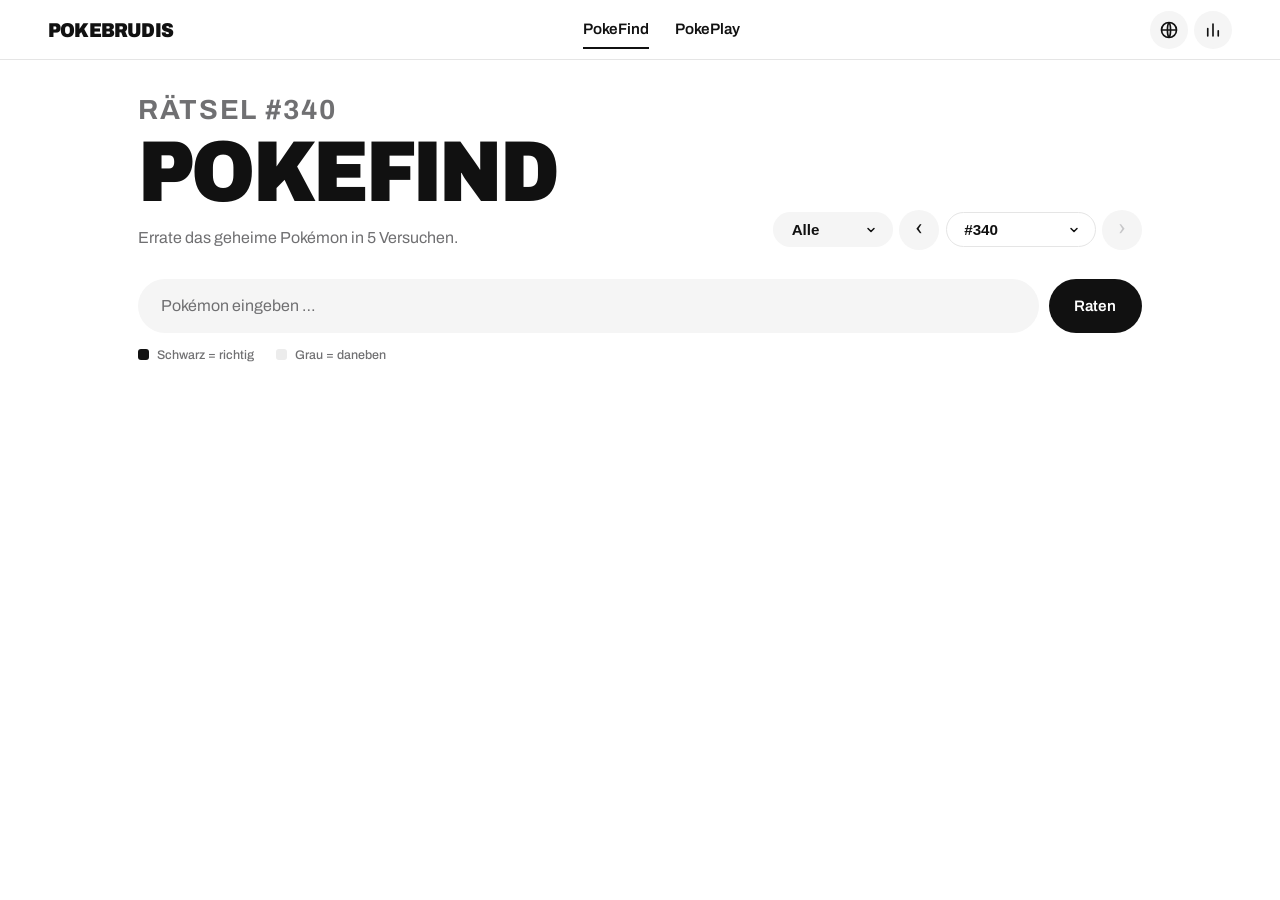
==== commit 0a4a05f5: "Pokebrudis: PokeRank raus, Suchhilfe bei PokePlay PokeRank ist weg — Reiter, Spiellogik, Statistik u" ====
--- a/geoquiz/poke/index.html
+++ b/geoquiz/poke/index.html
@@ -19,7 +19,6 @@
   <div class="brand"><span class="brand-text">Pokebrudis</span></div>
   <nav class="tabs" role="tablist">
     <button class="tab active" data-view="find" role="tab">PokeFind</button>
-    <button class="tab" data-view="rank" role="tab">PokeRank</button>
     <button class="tab" data-view="play" role="tab">PokePlay</button>
   </nav>
   <div class="top-actions">
@@ -65,45 +64,6 @@
     <div id="find-guesses" class="guesses"></div>
   </section>
 
-  <!-- ================= PokeRank ================= -->
-  <section id="view-rank" class="view">
-    <div class="view-head">
-      <div>
-        <h1 class="display"><span id="rank-num" class="num"></span>PokeRank</h1>
-        <p class="sub">In welcher Kategorie steht das Pokémon unter allen 150 am weitesten vorn?</p>
-      </div>
-      <div class="nav" aria-label="Rätsel-Navigation">
-        <select class="nav-pick nav-filter" id="rank-filter" aria-label="Filter">
-          <option value="all">Alle</option>
-          <option value="solved">Gelöst</option>
-          <option value="open">Ungelöst</option>
-        </select>
-        <button class="nav-btn" id="rank-prev" aria-label="Vorheriges Rätsel">‹</button>
-        <select class="nav-pick" id="rank-pick" aria-label="Rätsel wählen"></select>
-        <button class="nav-btn" id="rank-next" aria-label="Nächstes Rätsel">›</button>
-      </div>
-    </div>
-
-    <div id="rank-board">
-      <div class="rankle-status">
-        <div class="rounds" id="rank-rounds"></div>
-        <div class="score"><strong id="rank-score">0</strong>/ 800 Punkte</div>
-      </div>
-
-      <div class="flag-card">
-        <div class="flag-wrap poke-wrap" id="rank-sprite"></div>
-        <div class="flag-meta">
-          <h2 id="rank-name" class="display"></h2>
-          <p class="muted" id="rank-sub"></p>
-        </div>
-      </div>
-
-      <div id="rank-grid" class="cat-grid"></div>
-    </div>
-
-    <div id="rank-result" class="result" hidden></div>
-  </section>
-
   <!-- ================= PokePlay ================= -->
   <section id="view-play" class="view">
     <div class="view-head">
@@ -125,7 +85,8 @@
 
     <form id="play-form" class="guess-form" autocomplete="off" role="search">
       <div class="combo">
-        <input id="play-input" type="search" name="p" placeholder="Pokémon eingeben …" aria-label="Pokémon" autocomplete="off" autocorrect="off" autocapitalize="off" spellcheck="false" enterkeyhint="go" data-lpignore="true" data-1p-ignore data-form-type="other">
+        <input id="play-input" type="search" name="p" placeholder="Pokémon eingeben …" aria-label="Pokémon" role="combobox" aria-autocomplete="list" autocomplete="off" autocorrect="off" autocapitalize="off" spellcheck="false" enterkeyhint="go" data-lpignore="true" data-1p-ignore data-form-type="other">
+        <ul id="play-suggest" class="suggest" hidden></ul>
       </div>
       <button type="submit" class="primary" id="play-btn">Raten</button>
       <button type="button" class="ghost" id="play-tip">Tipp</button>
--- a/geoquiz/style.css
+++ b/geoquiz/style.css
@@ -244,8 +244,7 @@
 .rank-row.me .rank-no, .rank-row.me .rank-val { color: #fff; }
 /* Pokebrudis: Sprites sind 96x96-Pixelbilder, nie weichzeichnen ------- */
 .mini-sprite, .big-sprite, .row-sprite, .icon-btn.poke img { image-rendering: pixelated; display: block; }
-.icon-btn.poke { background: none; }
-.icon-btn.poke img { width: 32px; height: 32px; }
+.icon-btn.poke img { width: 30px; height: 30px; }
 .icon-btn.poke:hover img { transform: scale(1.08); }
 a.icon-btn { text-decoration: none; }
 .guess-title .mini-sprite { width: 44px; height: 44px; flex-shrink: 0; align-self: center; }
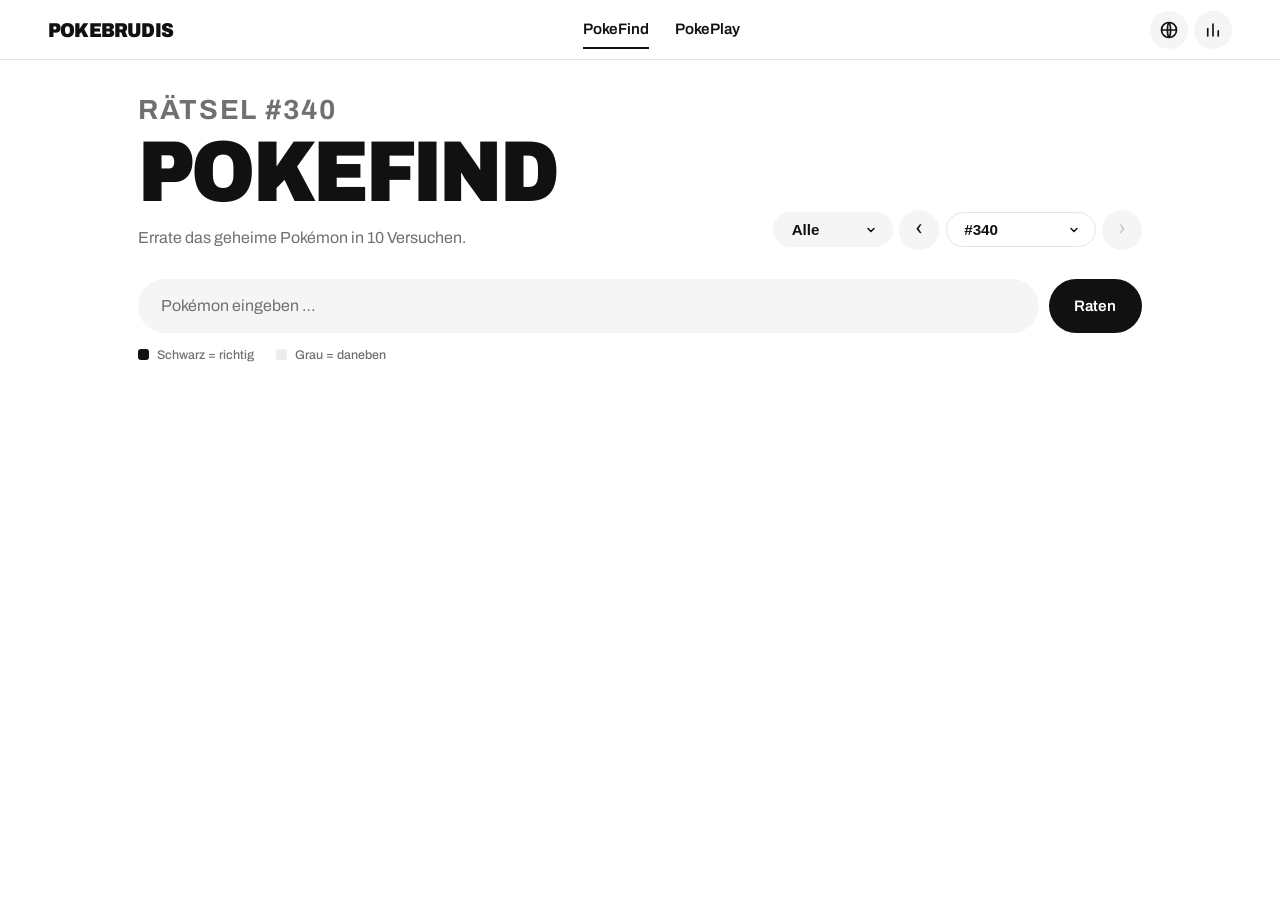
==== commit cb85446c: "PokeFind: 10 Versuche statt 5 Untertitel und Versuchs-Verteilung in der Statistik hängen jetzt an MA" ====
--- a/geoquiz/poke/index.html
+++ b/geoquiz/poke/index.html
@@ -33,7 +33,7 @@
     <div class="view-head">
       <div>
         <h1 class="display"><span id="find-num" class="num"></span>PokeFind</h1>
-        <p class="sub">Errate das geheime Pokémon in 5 Versuchen.</p>
+        <p class="sub">Errate das geheime Pokémon in 10 Versuchen.</p>
       </div>
       <div class="nav" aria-label="Rätsel-Navigation">
         <select class="nav-pick nav-filter" id="find-filter" aria-label="Filter">
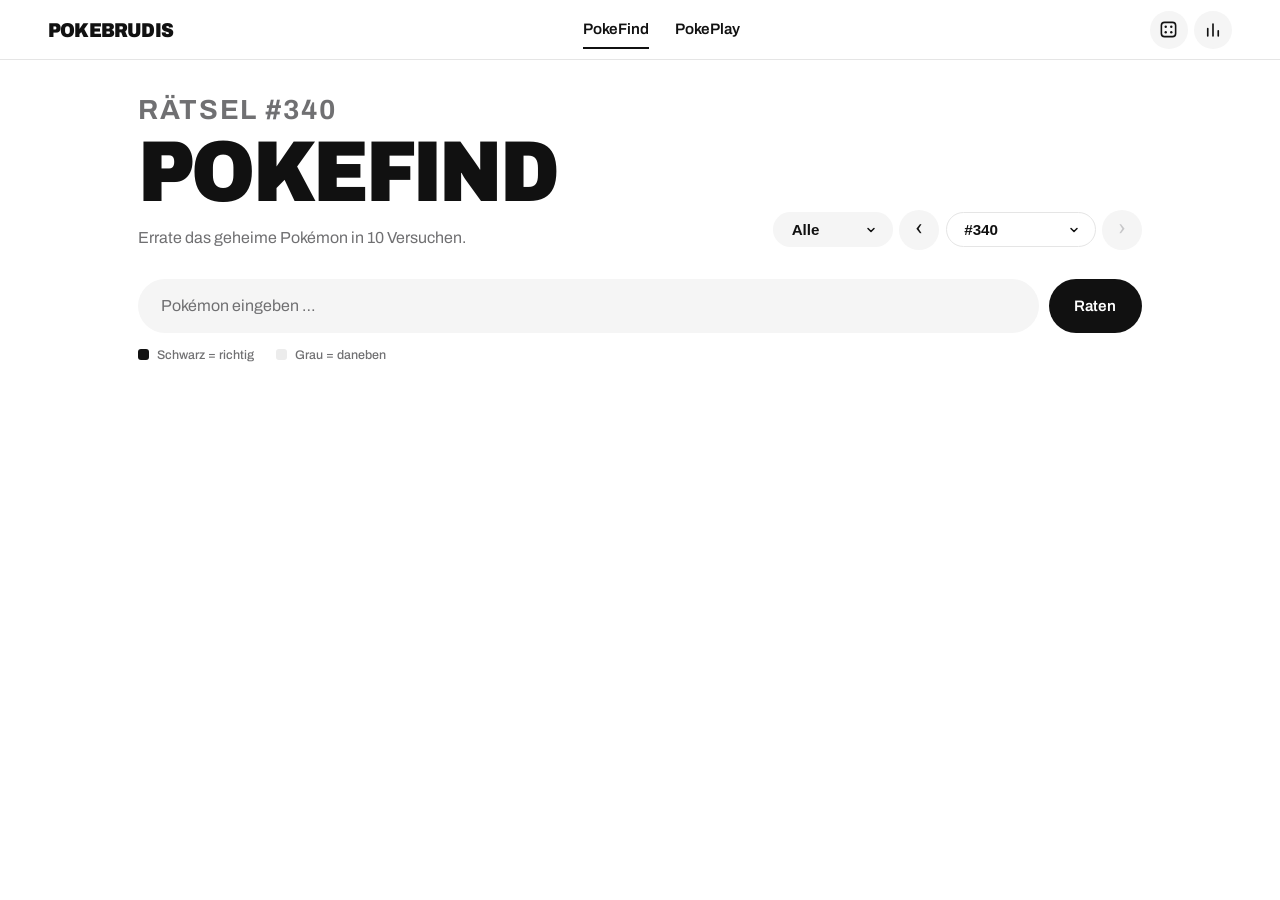
==== commit dab8d406: "Drei Bereiche im Kreis, Wordplay zieht aus Geobrudis aus Der Knopf oben rechts schaltet jetzt reihum" ====
--- a/geoquiz/poke/index.html
+++ b/geoquiz/poke/index.html
@@ -22,7 +22,7 @@
     <button class="tab" data-view="play" role="tab">PokePlay</button>
   </nav>
   <div class="top-actions">
-    <a class="icon-btn" href="../" title="Zu Geobrudis" aria-label="Zu Geobrudis"><svg width="20" height="20" viewBox="0 0 24 24" fill="none" stroke="currentColor" stroke-width="2"><circle cx="12" cy="12" r="9"/><path d="M3 12h18M12 3c2.5 2.7 2.5 15 0 18M12 3c-2.5 2.7-2.5 15 0 18"/></svg></a>
+    <a class="icon-btn" href="../spiele/" title="Weiter zu Spielbrudis" aria-label="Weiter zu Spielbrudis"><svg width="19" height="19" viewBox="0 0 24 24" fill="none" stroke="currentColor" stroke-width="2"><rect x="3" y="3" width="18" height="18" rx="4"/><circle cx="8.5" cy="8.5" r="1.5" fill="currentColor" stroke="none"/><circle cx="15.5" cy="8.5" r="1.5" fill="currentColor" stroke="none"/><circle cx="8.5" cy="15.5" r="1.5" fill="currentColor" stroke="none"/><circle cx="15.5" cy="15.5" r="1.5" fill="currentColor" stroke="none"/></svg></a>
     <button class="icon-btn" id="btn-stats" title="Statistik" aria-label="Statistik"><svg width="18" height="18" viewBox="0 0 24 24" fill="none" stroke="currentColor" stroke-width="2.2" stroke-linecap="round"><path d="M5 20V10M12 20V4M19 20v-7"/></svg></button>
   </div>
 </header>
--- a/geoquiz/style.css
+++ b/geoquiz/style.css
@@ -242,6 +242,22 @@
 .rank-row.peer { background: var(--surface); }
 .rank-row.me { background: var(--text); color: #fff; font-weight: 700; }
 .rank-row.me .rank-no, .rank-row.me .rank-val { color: #fff; }
+/* GeoMap --------------------------------------------------------------- */
+.map-ask { text-align: center; margin: 1rem 0 .8rem; }
+.map-ask h2 { font-size: clamp(1.7rem, 6vw, 2.8rem); }
+.map-ask p { margin: .3rem 0 0; font-size: .9rem; font-variant-numeric: tabular-nums; }
+.map-wrap { max-width: 460px; margin: 0 auto; }
+.map-wrap svg { width: 100%; height: auto; display: block; cursor: crosshair; touch-action: manipulation; }
+.map-land path { fill: var(--surface2); stroke: var(--bg); stroke-width: 2.5; stroke-linejoin: round; }
+.map-line { stroke: var(--text); stroke-width: 3; stroke-dasharray: 9 7; }
+.map-pin { fill: var(--volt); stroke: var(--text); stroke-width: 3.5; }
+.map-true { fill: var(--text); }
+.map-label { font-size: 30px; font-weight: 700; text-anchor: middle; fill: var(--text); paint-order: stroke; stroke: var(--bg); stroke-width: 6px; }
+.map-actions { display: flex; justify-content: center; margin-top: 1.2rem; }
+.result .map-wrap { margin: 1.2rem auto; }
+.result .map-wrap svg { cursor: default; }
+.result .map-land path { fill: var(--bg); stroke: var(--surface2); }   /* heller Grund im Ergebniskasten */
+
 /* Pokebrudis: Sprites sind 96x96-Pixelbilder, nie weichzeichnen ------- */
 .mini-sprite, .big-sprite, .row-sprite, .icon-btn.poke img { image-rendering: pixelated; display: block; }
 .icon-btn.poke img { width: 30px; height: 30px; }
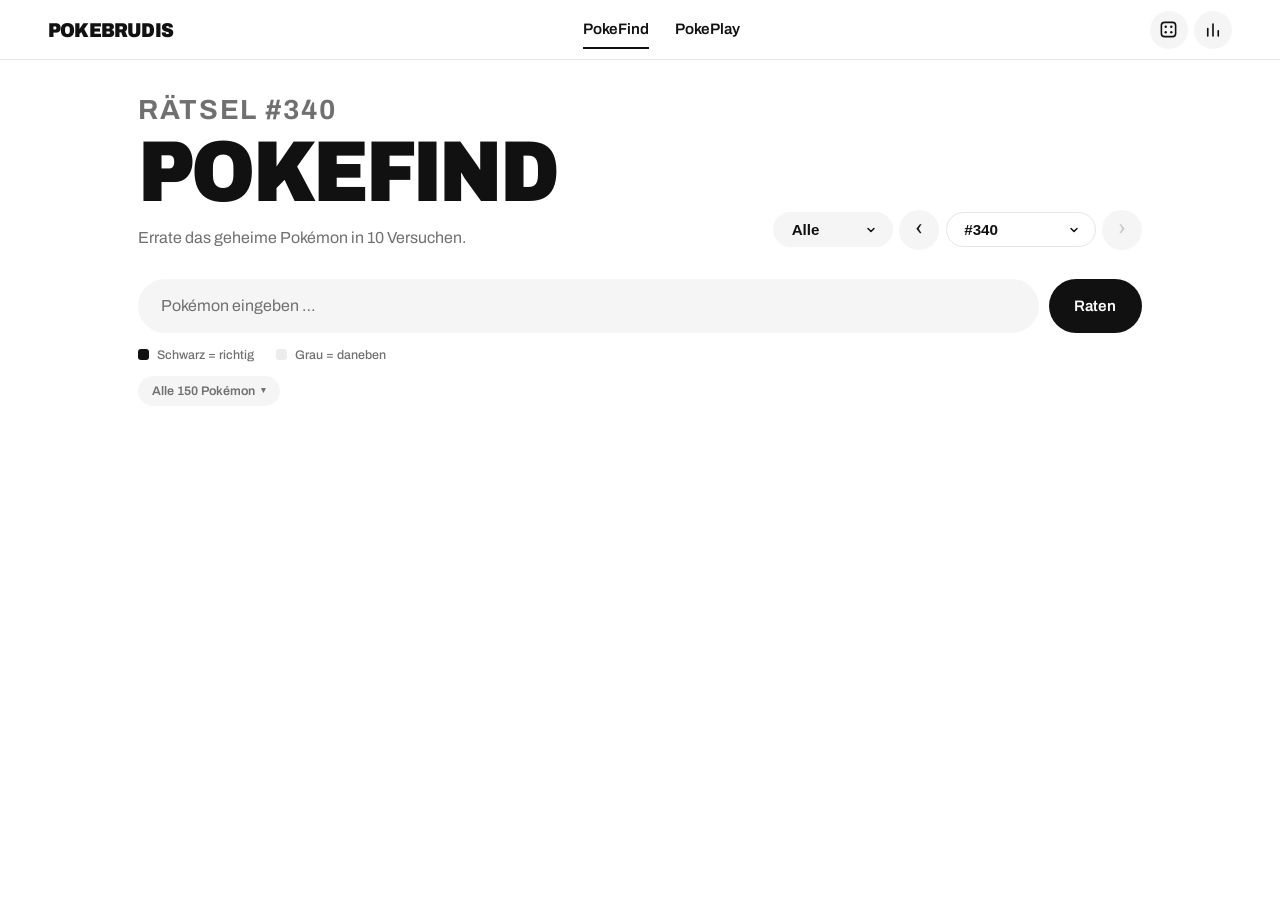
==== commit ac2fe5e6: "PokeFind: aufklappbare Liste aller 150 Pokemon Unter dem Eingabefeld sitzt jetzt "Alle 150 Pokemon":" ====
--- a/geoquiz/poke/index.html
+++ b/geoquiz/poke/index.html
@@ -59,6 +59,11 @@
       <span><i class="sq miss"></i> Grau = daneben</span>
     </div>
 
+    <details class="dex" id="find-dex">
+      <summary>Alle 150 Pokémon</summary>
+      <div class="dex-grid" id="find-dex-grid"></div>
+    </details>
+
     <div id="find-result" class="result" hidden></div>
 
     <div id="find-guesses" class="guesses"></div>
--- a/geoquiz/style.css
+++ b/geoquiz/style.css
@@ -119,6 +119,22 @@
 .suggest li.sel, .suggest li:hover { background: var(--surface); }
 .suggest .alias { color: var(--muted); font-size: .85em; margin-left: auto; font-weight: 400; }
 .legend { display: flex; flex-wrap: wrap; gap: .4rem 1.4rem; color: var(--muted); font-size: .78rem; font-weight: 500; margin-bottom: 1.6rem; }
+
+/* Nachschlagliste aller Pokémon unter dem Eingabefeld */
+.dex { margin: -.9rem 0 1.6rem; }
+.dex summary { display: inline-flex; align-items: center; gap: .4rem; padding: .35rem .85rem; border-radius: var(--pill); background: var(--surface); color: var(--muted); font-size: .78rem; font-weight: 600; cursor: pointer; list-style: none; }
+.dex summary::-webkit-details-marker { display: none; }
+.dex summary::after { content: "▾"; font-size: .7em; }
+.dex[open] summary::after { content: "▴"; }
+.dex summary:hover { background: var(--surface2); }
+.dex-grid { display: grid; grid-template-columns: repeat(auto-fill, minmax(88px, 1fr)); gap: .3rem; max-height: 330px; overflow-y: auto; -webkit-overflow-scrolling: touch; margin-top: .6rem; padding: .4rem; background: var(--surface); border-radius: var(--r); }
+.dex-item { display: flex; flex-direction: column; align-items: center; gap: .05rem; padding: .3rem .15rem .4rem; border: 0; border-radius: 10px; background: var(--bg); font: inherit; color: inherit; cursor: pointer; }
+.dex-item .mini-sprite { width: 58px; height: 58px; margin: -6px 0 -4px; }
+.dex-num { font-size: .64rem; font-weight: 700; color: var(--muted); font-variant-numeric: tabular-nums; }
+.dex-name { font-size: .75rem; font-weight: 700; line-height: 1.15; text-align: center; letter-spacing: -.01em; }
+.dex-item:hover { background: var(--surface2); }
+.dex-item[disabled] { opacity: .3; cursor: default; }
+.dex-item[disabled]:hover { background: var(--bg); }
 .sq { display: inline-block; width: 11px; height: 11px; border-radius: 3px; vertical-align: -1px; margin-right: 5px; }
 .sq.ok { background: var(--text); } .sq.miss { background: var(--surface2); }
 
@@ -246,16 +262,28 @@
 .map-ask { text-align: center; margin: 1rem 0 .8rem; }
 .map-ask h2 { font-size: clamp(1.7rem, 6vw, 2.8rem); }
 .map-ask p { margin: .3rem 0 0; font-size: .9rem; font-variant-numeric: tabular-nums; }
-.map-wrap { max-width: 460px; margin: 0 auto; }
-.map-wrap svg { width: 100%; height: auto; display: block; cursor: crosshair; touch-action: manipulation; }
+.map-wrap { max-width: 460px; margin: 0 auto; position: relative; }
+/* pan-y: senkrecht scrollt weiter die Seite, zwei Finger zoomen die Karte */
+.map-wrap svg { width: 100%; height: auto; display: block; cursor: crosshair; touch-action: pan-y; }
+/* im Zoom gehoert die Geste der Karte: ein Finger schiebt den Ausschnitt */
+.map-wrap.zoom svg { touch-action: none; cursor: grab; }
+.map-wrap.zoom svg:active { cursor: grabbing; }
 .map-land path { fill: var(--surface2); stroke: var(--bg); stroke-width: 2.5; stroke-linejoin: round; }
-.map-line { stroke: var(--text); stroke-width: 3; stroke-dasharray: 9 7; }
-.map-pin { fill: var(--volt); stroke: var(--text); stroke-width: 3.5; }
+.map-line { stroke: var(--text); stroke-width: 3; stroke-dasharray: 9 7; vector-effect: non-scaling-stroke; }
+.map-pin { fill: var(--volt); stroke: var(--text); stroke-width: 2.2; vector-effect: non-scaling-stroke; }
 .map-true { fill: var(--text); }
-.map-label { font-size: 30px; font-weight: 700; text-anchor: middle; fill: var(--text); paint-order: stroke; stroke: var(--bg); stroke-width: 6px; }
+/* der eigene Tipp: klein und in seiner Entfernungsfarbe, nur weiss abgesetzt */
+.map-guess { fill: var(--bg); stroke-width: 3; vector-effect: non-scaling-stroke; }
+.map-label { font-weight: 700; text-anchor: middle; fill: var(--text); paint-order: stroke; stroke: var(--bg); stroke-width: 6px; vector-effect: non-scaling-stroke; }
+.map-line.off, .map-pin.off, .map-true.off, .map-guess.off { opacity: .15; }
+.map-reset { position: absolute; top: .5rem; right: .5rem; width: 36px; height: 36px; border: 0; border-radius: 50%; background: var(--bg); color: var(--text); font-size: 1.1rem; line-height: 1; box-shadow: 0 2px 10px rgba(0,0,0,.18); }
+.map-tipp { text-align: center; font-size: .82rem; margin: .2rem 0 1rem; }
+button.rs { width: 100%; border: 0; text-align: left; font: inherit; }
+button.rs:hover { background: var(--surface2); }
+button.rs.sel { box-shadow: inset 0 0 0 2px var(--text); }
 .map-actions { display: flex; justify-content: center; margin-top: 1.2rem; }
 .result .map-wrap { margin: 1.2rem auto; }
-.result .map-wrap svg { cursor: default; }
+.result .map-wrap svg { cursor: pointer; }
 .result .map-land path { fill: var(--bg); stroke: var(--surface2); }   /* heller Grund im Ergebniskasten */
 
 /* Pokebrudis: Sprites sind 96x96-Pixelbilder, nie weichzeichnen ------- */
